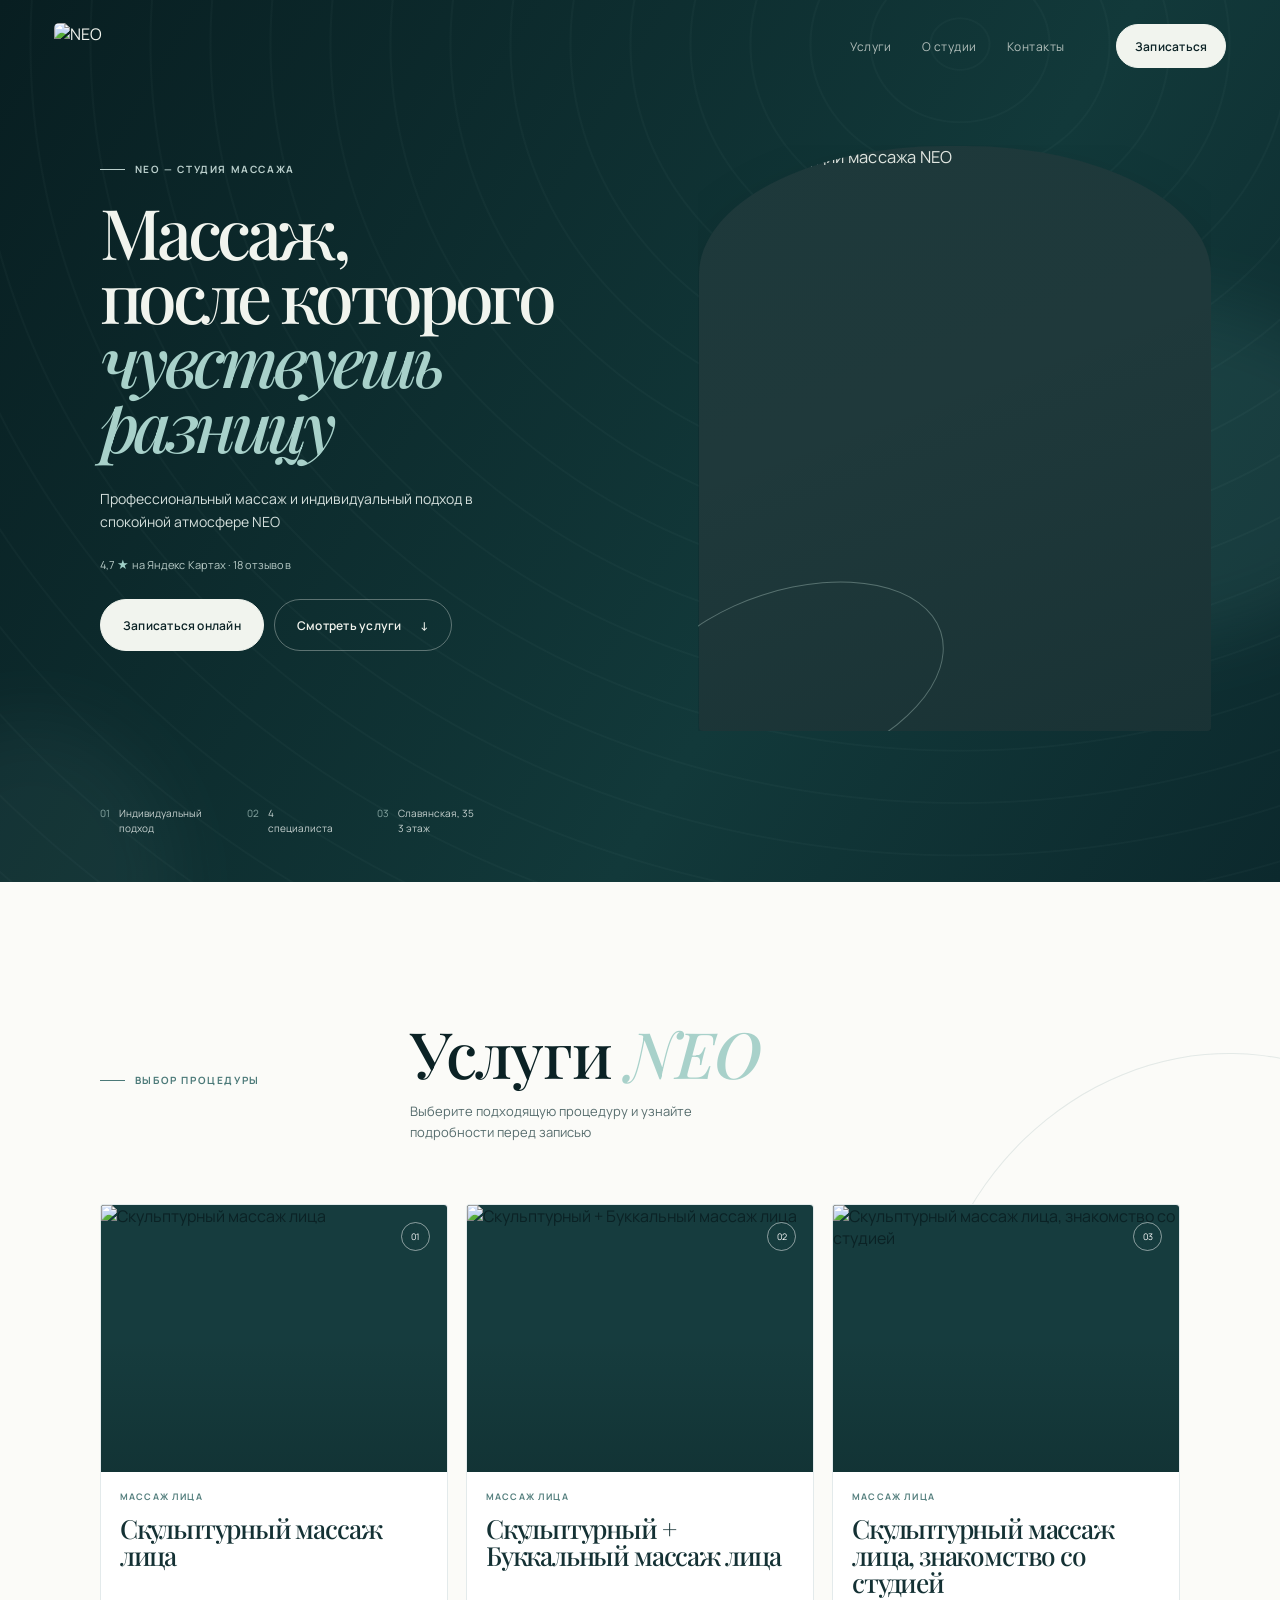
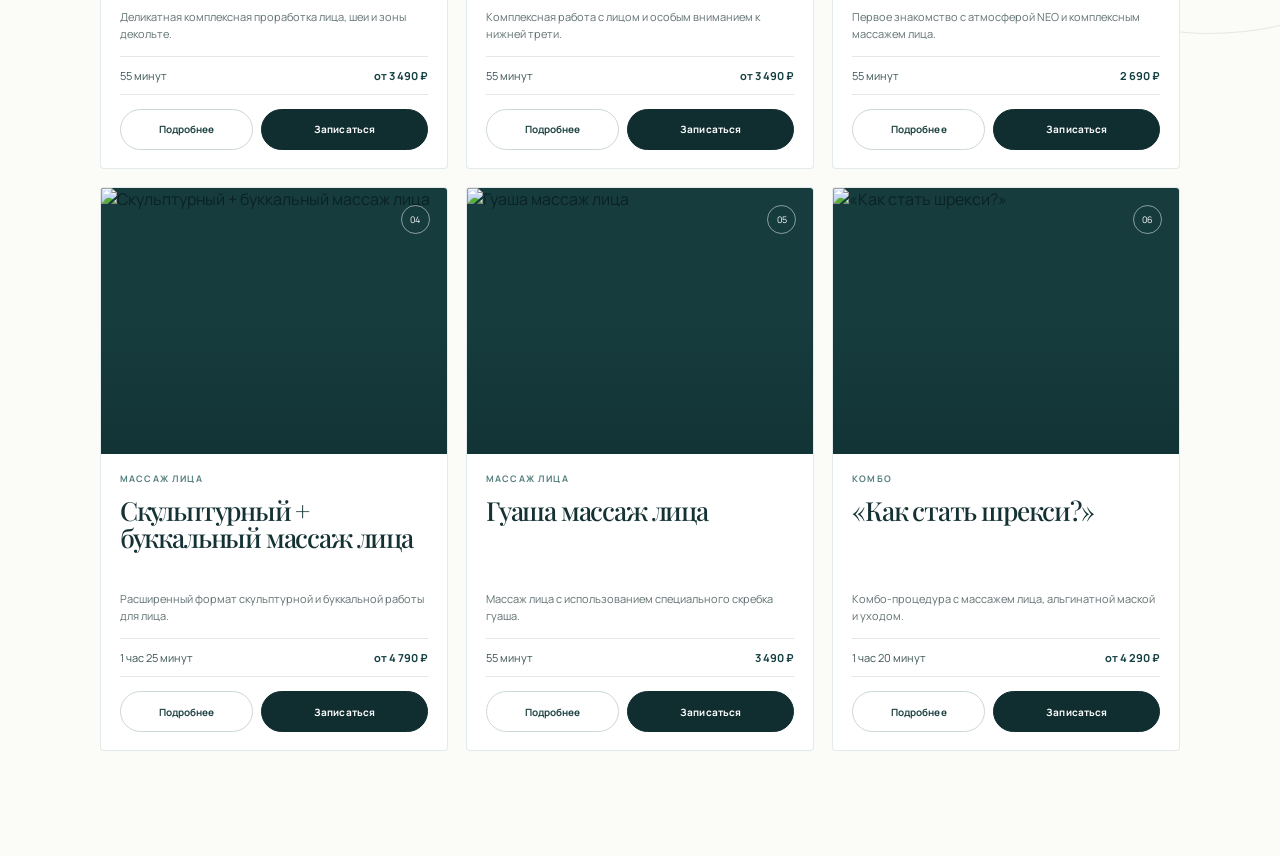
==== index.html @ 8a519215 "Add files via upload" ====
<!doctype html>
<html lang="ru">
  <head>
    <meta charset="UTF-8" />
    <meta name="viewport" content="width=device-width, initial-scale=1.0" />
    <meta name="theme-color" content="#102b2d" />
    <meta name="description" content="NEO — студия массажа. Концепт сайта." />
    <title>NEO — студия массажа</title>
    <link rel="preconnect" href="https://fonts.googleapis.com" />
    <link rel="preconnect" href="https://fonts.gstatic.com" crossorigin />
    <link href="https://fonts.googleapis.com/css2?family=Manrope:wght@400;500;600;700&family=Playfair+Display:ital,wght@0,500;0,600;1,500&display=swap" rel="stylesheet" />
    <link rel="stylesheet" href="styles.css" />
  </head>
  <body>
    <header class="site-header" id="top">
      <a class="brand" href="#top" aria-label="NEO — на главную">
        <img src="assets/neo-logo.png" width="92" height="46" alt="NEO" />
      </a>
      <nav class="main-nav" aria-label="Основная навигация">
        <a href="#services">Услуги</a>
        <a href="#top">О студии</a>
        <a href="#top">Контакты</a>
      </nav>
      <button class="button button--small button--solid" type="button">Записаться</button>
    </header>

    <main>
      <section class="hero" aria-labelledby="hero-title">
        <div class="hero__glow hero__glow--one"></div>
        <div class="hero__glow hero__glow--two"></div>
        <div class="hero__content">
          <p class="eyebrow hero__eyebrow"><span></span> NEO — студия массажа</p>
          <h1 id="hero-title">Массаж,<br />после которого<br /><em>чувствуешь разницу</em></h1>
          <p class="hero__lead">Профессиональный массаж и индивидуальный подход в спокойной атмосфере NEO</p>
          <p class="hero__rating">4,7 <span>★</span> на Яндекс Картах · 18 отзывов</p>
          <div class="hero__actions">
            <button class="button button--solid" type="button">Записаться онлайн</button>
            <a class="button button--ghost" href="#services">Смотреть услуги <span aria-hidden="true">↓</span></a>
          </div>
        </div>
        <div class="hero__visual reveal">
          <div class="hero__image-wrap">
            <img src="assets/neo-studio.jpg" width="1024" height="683" fetchpriority="high" alt="Интерьер студии массажа NEO" />
          </div>
          <p class="hero__visual-caption"><span>01</span> Пространство для паузы</p>
          <div class="water-line water-line--hero" aria-hidden="true"></div>
        </div>
        <dl class="hero__notes" aria-label="Преимущества студии">
          <div><dt>01</dt><dd>Индивидуальный<br />подход</dd></div>
          <div><dt>02</dt><dd>4<br />специалиста</dd></div>
          <div><dt>03</dt><dd>Славянская, 35<br />3 этаж</dd></div>
        </dl>
      </section>

      <section class="services" id="services" aria-labelledby="services-title">
        <div class="services__head reveal">
          <p class="eyebrow"><span></span> Выбор процедуры</p>
          <div>
            <h2 id="services-title">Услуги <em>NEO</em></h2>
            <p>Выберите подходящую процедуру и узнайте подробности перед записью</p>
          </div>
        </div>
        <div class="services__grid" id="servicesGrid" aria-live="polite"></div>
      </section>
    </main>

    <div class="modal" id="serviceModal" aria-hidden="true" role="dialog" aria-modal="true" aria-labelledby="modalTitle">
      <button class="modal__backdrop" aria-label="Закрыть окно"></button>
      <article class="detail-panel" tabindex="-1">
        <button class="detail-panel__close" type="button" aria-label="Закрыть окно"><span></span><span></span></button>
        <div class="detail-panel__scroll" id="modalContent"></div>
        <div class="detail-panel__cta" id="modalCta"></div>
      </article>
    </div>

    <script src="app.js"></script>
  </body>
</html>
---- styles.css ----
:root{--ink:#0b2225;--deep:#102d30;--water:#185458;--mist:#bed1ce;--pearl:#f1f4ee;--ivory:#fbfbf8;--muted:#9dacad;--line:rgba(207,226,221,.2);--serif:"Playfair Display",Georgia,serif;--sans:Manrope,Arial,sans-serif}*{box-sizing:border-box}html{scroll-behavior:smooth}body{margin:0;background:var(--ivory);color:var(--ink);font-family:var(--sans);overflow-x:hidden}a{text-decoration:none;color:inherit}button{font:inherit}.site-header{position:fixed;z-index:20;top:0;left:0;width:100%;height:92px;padding:18px clamp(22px,4.2vw,72px);display:flex;align-items:center;justify-content:space-between;color:var(--pearl);transition:.35s ease}.site-header.is-scrolled{height:72px;background:rgba(10,31,34,.76);backdrop-filter:blur(18px);border-bottom:1px solid var(--line)}.brand{width:74px;height:46px;display:flex;align-items:center;overflow:hidden;border-radius:5px}.brand img{width:100%;height:100%;object-fit:cover}.main-nav{display:flex;gap:30px;margin-left:auto;margin-right:clamp(22px,4vw,65px);font-size:12px;letter-spacing:.04em}.main-nav a{opacity:.72;transition:opacity .2s}.main-nav a:hover{opacity:1}.button{min-height:52px;display:inline-flex;align-items:center;justify-content:center;gap:18px;padding:0 22px;border:1px solid rgba(241,244,238,.35);border-radius:999px;font-size:12px;font-weight:600;letter-spacing:.02em;white-space:nowrap;transition:transform .25s,background .25s,border-color .25s}.button:hover{transform:translateY(-2px)}.button--solid{background:var(--pearl);border-color:var(--pearl);color:var(--ink)}.button--solid:hover{background:#fff}.button--ghost{color:var(--pearl)}.button--ghost:hover{background:rgba(241,244,238,.1)}.button--small{min-height:44px;padding:0 18px}.hero{position:relative;min-height:98svh;overflow:hidden;background:linear-gradient(121deg,#081e21 0%,#12393a 63%,#0c292d 100%);color:var(--pearl);padding:clamp(138px,18vh,205px) clamp(22px,7.8vw,135px) 56px;isolation:isolate}.hero:before{content:"";position:absolute;inset:0;background:repeating-radial-gradient(ellipse at 75% 5%,transparent 0 28px,rgba(198,235,226,.035) 29px 30px,transparent 31px 60px);opacity:.8;z-index:-1}.hero__glow{position:absolute;pointer-events:none;filter:blur(35px);border-radius:50%;opacity:.6;z-index:-1}.hero__glow--one{width:48vw;height:28vw;right:-10vw;top:33%;background:rgba(126,197,190,.16)}.hero__glow--two{width:23vw;height:26vw;left:-9vw;bottom:-13vw;background:rgba(146,204,205,.1)}.hero__content{position:relative;z-index:1;width:min(600px,48%);animation:fade-up .9s both}.eyebrow{display:flex;align-items:center;gap:10px;margin:0 0 24px;color:#b9cecb;font-size:10px;font-weight:700;letter-spacing:.16em;text-transform:uppercase}.eyebrow span{width:25px;height:1px;background:currentColor}.hero h1{margin:0;font-family:var(--serif);font-size:clamp(48px,5.45vw,96px);font-weight:500;letter-spacing:-.065em;line-height:.92}.hero h1 em,.services h2 em{font-weight:500;color:#a8d1ca}.hero__lead{max-width:380px;margin:30px 0 33px;color:#c4d1d0;font-size:14px;line-height:1.7}.hero__actions{display:flex;flex-wrap:wrap;gap:10px}.hero__visual{position:absolute;right:5.4vw;top:16.5%;width:clamp(340px,40vw,650px);height:min(65vh,670px);animation:reveal-image 1.1s .2s both}.hero__image-wrap{position:absolute;inset:0;overflow:hidden;border-radius:48% 48% 4px 4px / 22% 22% 4px 4px;background:#1f393b;box-shadow:0 35px 65px rgba(0,10,13,.2)}.hero__image-wrap:after{content:"";position:absolute;inset:0;background:linear-gradient(160deg,rgba(14,53,53,.1),transparent 43%,rgba(9,31,34,.25))}.hero__image-wrap img{width:100%;height:100%;object-fit:cover;object-position:54% center;transform:scale(1.03);animation:photo-breathe 12s ease-in-out infinite}.hero__visual-caption{position:absolute;right:-26px;bottom:54px;z-index:1;margin:0;display:flex;align-items:center;gap:8px;writing-mode:vertical-rl;font-size:9px;letter-spacing:.14em;text-transform:uppercase;color:#d4e1df}.hero__visual-caption span{font-size:10px;color:#84aaa4}.water-line{position:absolute;border:1px solid rgba(202,231,222,.33);border-radius:50%;transform:rotate(-18deg)}.water-line--hero{height:31%;width:62%;bottom:-7%;left:-13%}.hero__notes{position:absolute;display:flex;gap:clamp(18px,3.5vw,58px);left:clamp(22px,7.8vw,135px);bottom:46px;margin:0}.hero__notes div{display:flex;gap:9px;align-items:flex-start}.hero__notes dt{font-size:10px;color:#88a7a3}.hero__notes dd{margin:0;font-size:10px;line-height:1.5;color:#c6d1cf}.scroll-cue{position:absolute;bottom:50px;right:clamp(32px,4.8vw,78px);display:flex;align-items:center;gap:12px;color:#b4c9c5;font-size:9px;letter-spacing:.13em;text-transform:uppercase}.scroll-cue i{position:relative;display:block;width:40px;height:1px;background:#89a9a4}.scroll-cue i:after{content:"";position:absolute;right:0;top:-3px;width:7px;height:7px;border-right:1px solid #89a9a4;border-bottom:1px solid #89a9a4;transform:rotate(-45deg)}.services{position:relative;padding:clamp(94px,11vw,170px) clamp(22px,7.8vw,135px) 105px;background:var(--ivory);overflow:hidden}.services:before{content:"";position:absolute;width:46vw;aspect-ratio:1;right:-19vw;top:11%;border:1px solid rgba(29,86,87,.11);border-radius:48% 52% 56% 44% / 52% 43% 57% 48%;transform:rotate(25deg)}.services__head{position:relative;z-index:1;display:grid;grid-template-columns:minmax(150px,.7fr) 2fr;gap:40px;margin-bottom:61px}.services__head .eyebrow{padding-top:18px;color:#4b7978}.services h2{margin:0;color:var(--ink);font-family:var(--serif);font-size:clamp(48px,5vw,78px);font-weight:500;line-height:.95;letter-spacing:-.065em}.services__head div p{max-width:355px;margin:17px 0 0;color:#576d6e;font-size:13px;line-height:1.65}.services__grid{position:relative;z-index:1;display:grid;grid-template-columns:repeat(3,minmax(0,1fr));gap:18px}.service-card{display:flex;flex-direction:column;min-width:0;overflow:hidden;background:#fff;border:1px solid rgba(24,84,88,.12);border-radius:4px;transition:transform .35s ease,border-color .35s,box-shadow .35s}.service-card:hover{transform:translateY(-7px);border-color:rgba(30,112,112,.45);box-shadow:0 18px 45px rgba(25,54,55,.09)}.service-card__image{position:relative;display:block;aspect-ratio:1.15;overflow:hidden;background:#163c3e}.service-card__image:after{content:"";position:absolute;inset:0;background:linear-gradient(180deg,transparent 50%,rgba(5,22,22,.22))}.service-card__image img{width:100%;height:100%;object-fit:cover;transition:transform .8s cubic-bezier(.2,.7,.2,1)}.service-card:hover img{transform:scale(1.045)}.service-card:nth-child(1) img{object-position:center 50%}.service-card:nth-child(2) img{object-position:center 55%}.service-card:nth-child(3) img{object-position:center 54%}.service-card:nth-child(4) img{object-position:center 52%}.service-card:nth-child(5) img{object-position:center 46%}.service-card:nth-child(6) img{object-position:center 53%}.service-card__index{position:absolute;z-index:1;top:17px;right:17px;display:grid;place-items:center;width:29px;height:29px;border:1px solid rgba(255,255,255,.5);border-radius:50%;color:#fff;font-size:9px;backdrop-filter:blur(7px)}.service-card__body{display:flex;flex:1;flex-direction:column;padding:21px 21px 20px}.service-card__category{margin:0 0 12px;color:#56807f;font-size:9px;font-weight:700;letter-spacing:.13em;text-transform:uppercase}.service-card h3{margin:0;color:#143134;font-family:var(--serif);font-size:clamp(22px,2.05vw,31px);font-weight:500;line-height:1.03;letter-spacing:-.045em}.service-card__description{min-height:40px;margin:15px 0 19px;color:#617172;font-size:11px;line-height:1.55}.service-card__meta{display:flex;justify-content:space-between;gap:8px;padding:13px 0;border-top:1px solid #e3e8e3;border-bottom:1px solid #e3e8e3;font-size:11px;color:#3d5556}.service-card__meta strong{font-weight:700;color:#133f41}.service-card__actions{display:grid;grid-template-columns:1fr 1.25fr;gap:8px;margin-top:17px}.card-button{min-height:43px;border:1px solid #ccd8d4;background:transparent;border-radius:999px;color:#234647;cursor:pointer;font-size:10px;font-weight:700;letter-spacing:.01em;transition:.2s}.card-button:hover{border-color:#2f6d6e;background:#eff5f1}.card-button--book{background:var(--deep);border-color:var(--deep);color:#fff}.card-button--book:hover{background:#205052;border-color:#205052}.modal{position:fixed;z-index:50;inset:0;display:grid;justify-items:end;visibility:hidden;transition:visibility 0s .45s}.modal.is-open{visibility:visible;transition-delay:0}.modal__backdrop{position:absolute;inset:0;border:0;background:rgba(3,17,19,.64);backdrop-filter:blur(5px);opacity:0;cursor:pointer;transition:opacity .45s}.modal.is-open .modal__backdrop{opacity:1}.detail-panel{position:relative;display:flex;flex-direction:column;width:min(680px,100%);height:100%;background:#f7f8f4;box-shadow:-20px 0 70px rgba(0,0,0,.2);transform:translateX(105%);transition:transform .55s cubic-bezier(.2,.8,.2,1);overflow:hidden}.modal.is-open .detail-panel{transform:translateX(0)}.detail-panel__close{position:absolute;z-index:2;display:grid;place-items:center;right:22px;top:22px;width:44px;height:44px;border:1px solid rgba(255,255,255,.65);border-radius:50%;background:rgba(17,47,48,.24);color:#fff;backdrop-filter:blur(9px);cursor:pointer}.detail-panel__close span{position:absolute;width:15px;height:1px;background:#fff;transform:rotate(45deg)}.detail-panel__close span+span{transform:rotate(-45deg)}.detail-panel__scroll{flex:1;overflow-y:auto;overscroll-behavior:contain;padding-bottom:155px}.detail-hero{position:relative;height:320px;color:white;overflow:hidden;background:var(--deep)}.detail-hero:after{content:"";position:absolute;inset:0;background:linear-gradient(180deg,rgba(4,25,26,.15),rgba(4,25,26,.72))}.detail-hero img{width:100%;height:100%;object-fit:cover}.detail-hero__copy{position:absolute;z-index:1;left:36px;right:76px;bottom:31px}.detail-category{margin:0 0 9px;color:#cae0db;font-size:9px;font-weight:700;letter-spacing:.15em;text-transform:uppercase}.detail-hero h2{max-width:500px;margin:0;font-family:var(--serif);font-size:clamp(31px,3.2vw,48px);font-weight:500;line-height:.98;letter-spacing:-.05em}.detail-body{padding:37px 36px 16px}.detail-intro{margin:0 0 33px;color:#365052;font-family:var(--serif);font-size:21px;line-height:1.3}.detail-section{padding:23px 0;border-top:1px solid #d9e1dc}.detail-section h3{margin:0 0 14px;color:#2b5454;font-size:10px;font-weight:700;letter-spacing:.14em;text-transform:uppercase}.detail-section p{margin:0;color:#4d6364;font-size:13px;line-height:1.7}.detail-section ul{display:grid;gap:9px;margin:0;padding:0;list-style:none;color:#4d6364;font-size:13px;line-height:1.55}.detail-section li{position:relative;padding-left:19px}.detail-section li:before{content:"";position:absolute;left:0;top:.6em;width:6px;height:6px;border:1px solid #498080;border-radius:50%}.detail-facts{display:grid;grid-template-columns:1fr 1fr;gap:1px;margin-top:20px;background:#dce5df;border:1px solid #dce5df}.detail-facts div{padding:17px;background:#f7f8f4}.detail-facts span{display:block;margin-bottom:5px;color:#728383;font-size:9px;font-weight:700;letter-spacing:.12em;text-transform:uppercase}.detail-facts strong{color:#123639;font-family:var(--serif);font-size:22px;font-weight:500}.detail-panel__cta{position:absolute;z-index:3;bottom:0;left:0;width:100%;display:flex;align-items:center;gap:18px;padding:17px 36px;background:rgba(247,248,244,.94);border-top:1px solid #d9e1dc;backdrop-filter:blur(16px)}.detail-panel__cta p{flex:1;margin:0;color:#446061;font-size:10px;line-height:1.45}.detail-panel__cta strong{display:block;color:var(--ink);font-size:13px}.detail-panel__cta .button{min-height:50px;padding:0 19px}.reveal{opacity:0;transform:translateY(25px);transition:opacity .7s ease,transform .7s ease}.reveal.is-visible{opacity:1;transform:none}@keyframes fade-up{from{opacity:0;transform:translateY(22px)}to{opacity:1;transform:none}}@keyframes reveal-image{from{clip-path:inset(0 0 100% 0);transform:translateY(35px)}to{clip-path:inset(0 0 0 0);transform:none}}@keyframes photo-breathe{50%{transform:scale(1.08)}}
@media(max-width:900px){.hero{padding-left:6vw;padding-right:6vw}.hero__visual{right:3vw;width:44vw}.hero__notes{left:6vw}.services{padding-left:6vw;padding-right:6vw}.services__grid{grid-template-columns:repeat(2,minmax(0,1fr))}.service-card__image{aspect-ratio:1.35}.main-nav{gap:19px}.site-header{padding-left:6vw;padding-right:6vw}}
@media(max-width:650px){.site-header{height:70px;padding:12px 18px}.site-header.is-scrolled{height:62px}.brand{width:60px;height:38px}.main-nav{display:none}.button--small{min-height:38px;padding:0 13px;font-size:10px}.hero{min-height:100svh;padding:111px 22px 30px;display:flex;flex-direction:column}.hero__content{width:100%}.hero h1{font-size:clamp(46px,13.5vw,60px);line-height:.94}.hero__lead{max-width:330px;margin:22px 0 22px;font-size:12px;line-height:1.6}.hero__actions{gap:8px}.hero__actions .button{min-height:47px;padding:0 15px;font-size:10px;gap:11px}.hero__visual{position:relative;right:auto;top:auto;width:calc(100% - 8px);height:min(40svh,330px);margin:30px 0 0 8px;order:2}.hero__image-wrap{border-radius:46% 46% 3px 3px / 20% 20% 3px 3px}.hero__image-wrap img{object-position:54% center}.hero__visual-caption{right:-14px;bottom:23px;font-size:8px}.hero__notes{position:relative;left:auto;bottom:auto;order:3;margin-top:24px;justify-content:space-between;gap:0}.hero__notes div{gap:6px}.hero__notes dt,.hero__notes dd{font-size:8px}.scroll-cue{display:none}.services{padding:77px 18px 70px}.services__head{display:block;margin-bottom:37px}.services__head .eyebrow{padding:0;margin-bottom:20px}.services h2{font-size:52px}.services__head div p{margin-top:12px;font-size:12px}.services__grid{grid-template-columns:1fr;gap:14px}.service-card__image{aspect-ratio:1.35}.service-card__body{padding:19px}.service-card h3{font-size:29px}.service-card__description{min-height:0;margin:12px 0 17px}.detail-panel{width:100%;height:100%;transform:translateY(105%);border-radius:0}.modal.is-open .detail-panel{transform:translateY(0)}.detail-hero{height:276px}.detail-hero__copy{left:21px;right:64px;bottom:23px}.detail-hero h2{font-size:35px}.detail-body{padding:28px 21px 15px}.detail-intro{font-size:19px;margin-bottom:27px}.detail-panel__close{right:15px;top:15px;width:40px;height:40px}.detail-panel__cta{gap:10px;padding:12px 16px}.detail-panel__cta .button{flex:1;min-height:49px;padding:0 13px;font-size:10px}.detail-panel__cta p{font-size:9px}.detail-panel__cta strong{font-size:11px}.detail-panel__scroll{padding-bottom:133px}.detail-facts strong{font-size:19px}}
@media(prefers-reduced-motion:reduce){html{scroll-behavior:auto}*,*:before,*:after{animation-duration:.01ms!important;animation-iteration-count:1!important;transition-duration:.01ms!important}}

a:focus-visible,button:focus-visible{outline:2px solid #9ddad2;outline-offset:4px}

/* Стабильная линия действий независимо от длины текста в карточке. */
.service-card__actions{margin-top:auto;padding-top:17px}

/* Более мягкое появление detail-panel. */
.modal{transition:visibility 0s .65s}
.modal__backdrop{transition:opacity .6s ease}
.detail-panel{opacity:0;will-change:transform,opacity;transition:transform .72s cubic-bezier(.16,1,.3,1),opacity .34s ease}
.modal.is-open .detail-panel{opacity:1}
@media(max-width:650px){.detail-panel{transform:translateY(105%)}.modal.is-open .detail-panel{transform:translateY(0)}}

/* Уточнения композиции первого экрана и карточек услуг. */
.hero__lead{color:#d4dfdc}
.hero__rating{margin:-12px 0 26px;color:#b8cbc7;font-size:11px;letter-spacing:.01em}.hero__rating span{color:#9fcfc7;font-size:13px}
.service-card__image{aspect-ratio:1.3}
.service-card__body{padding:18px 19px}
.service-card h3{min-height:3.09em}
.service-card__description{min-height:3.1em;margin:12px 0 14px}
.service-card__meta{padding:11px 0}
.service-card__actions{padding-top:14px}
.card-button{min-height:41px}
@media(max-width:650px){.service-card__image{aspect-ratio:1.35}.service-card h3{min-height:auto}.service-card__description{min-height:0}}

.services h2{letter-spacing:-.015em}

/* Быстрое, но мягкое открытие панели услуги. */
.modal__backdrop{transition:opacity .3s ease}
.detail-panel{opacity:1;transition:transform .36s cubic-bezier(.18,.76,.25,1)}

/* Простая анимация detail-panel: сразу выезжает после клика. */
.modal{visibility:hidden;pointer-events:none;transition:none}
.modal.is-open{visibility:visible;pointer-events:auto}
.modal__backdrop{transition:opacity .2s ease}
.detail-panel{opacity:1;transform:translateX(100%);transition:transform .42s ease-out}
.modal.is-open .detail-panel{transform:translateX(0)}
@media(max-width:650px){.detail-panel{transform:translateY(100%)}.modal.is-open .detail-panel{transform:translateY(0)}}
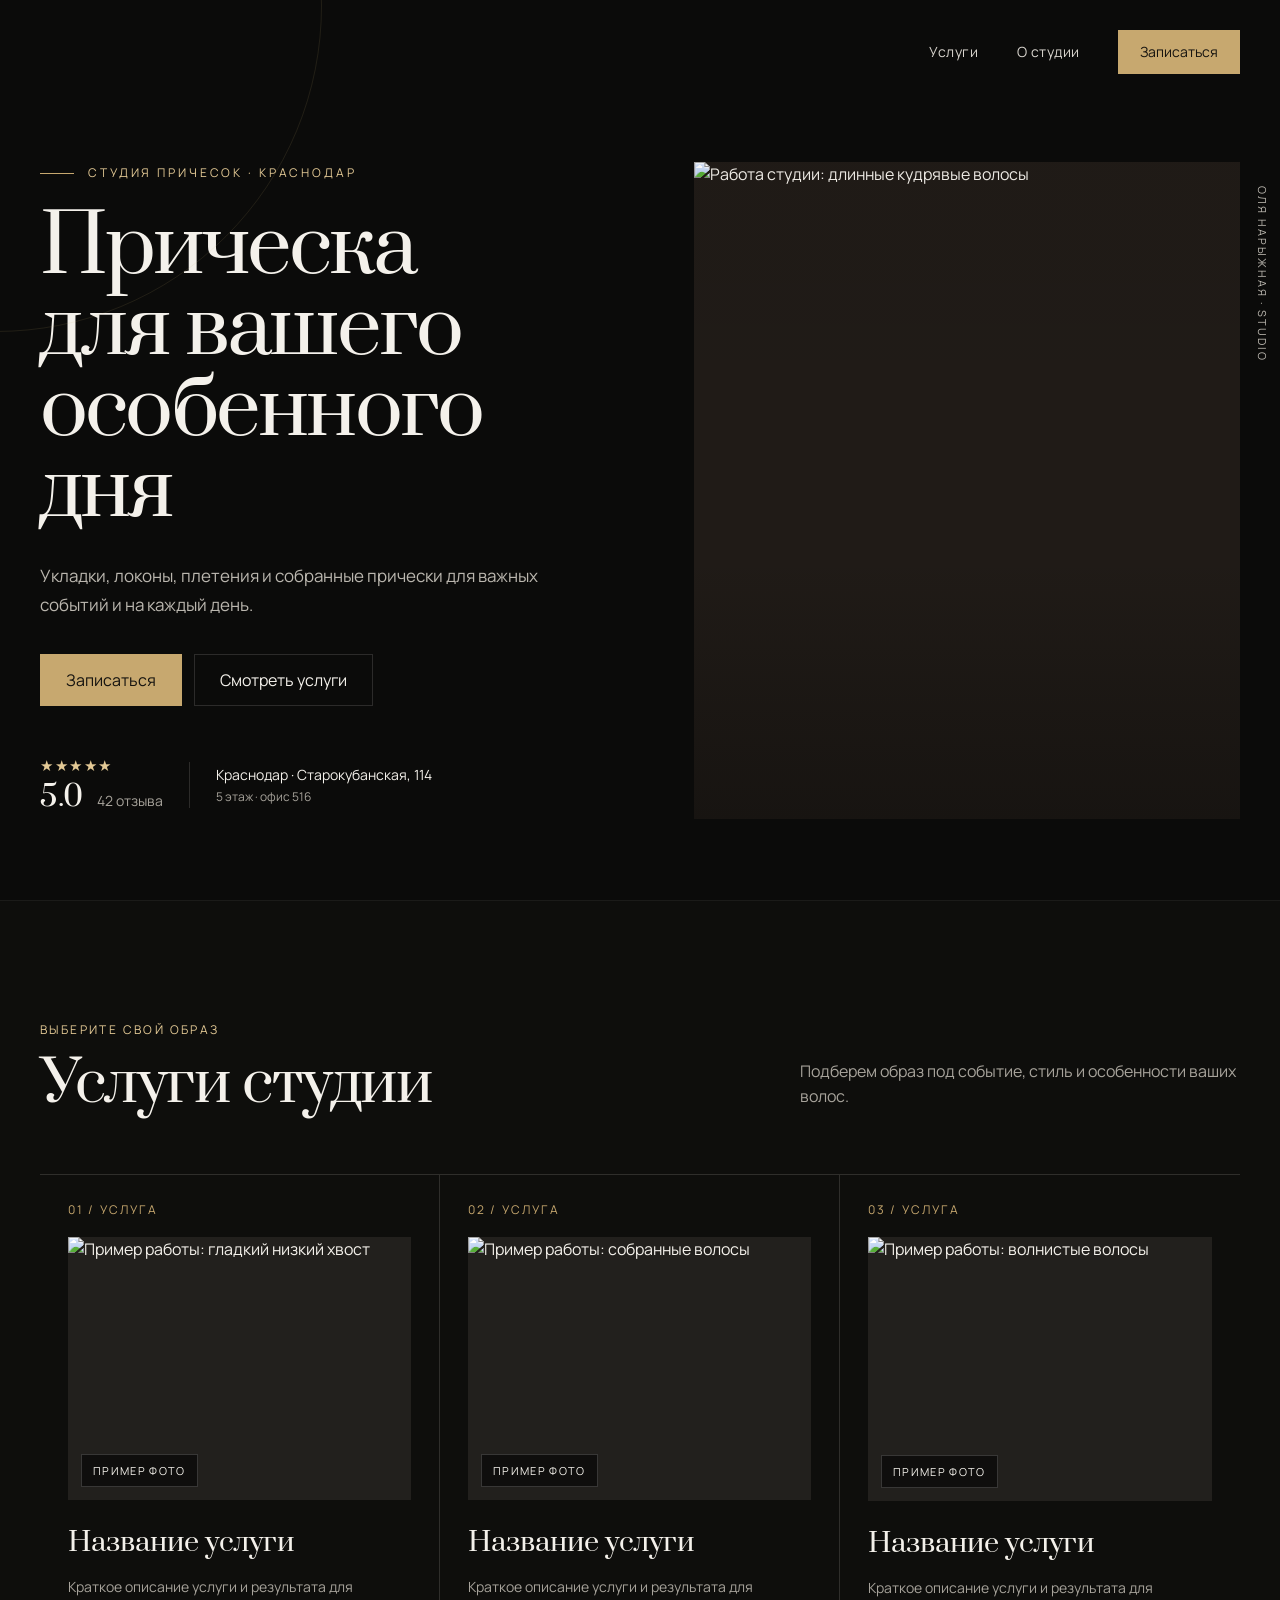
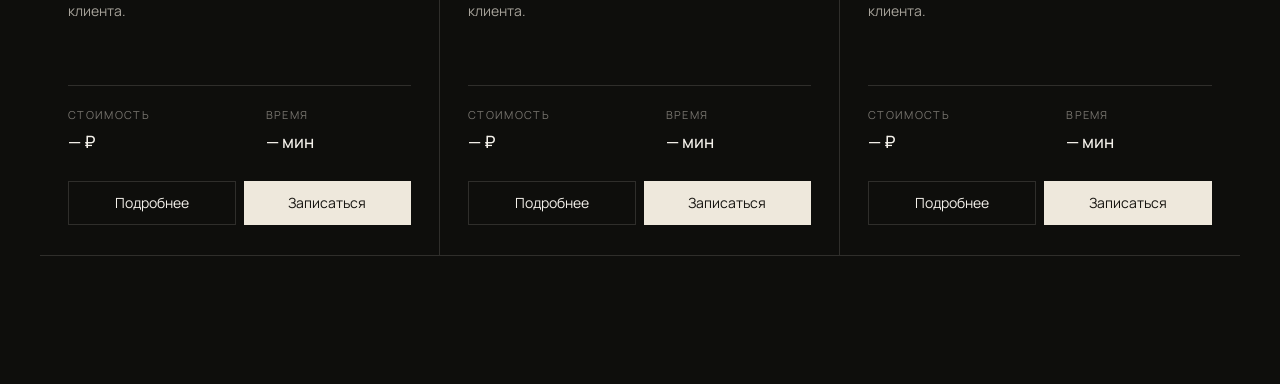
==== commit 79082c13: "Add files via upload" ====
--- a/index.html
+++ b/index.html
@@ -1,78 +1,52 @@
 <!doctype html>
 <html lang="ru">
-  <head>
-    <meta charset="UTF-8" />
-    <meta name="viewport" content="width=device-width, initial-scale=1.0" />
-    <meta name="theme-color" content="#102b2d" />
-    <meta name="description" content="NEO — студия массажа. Концепт сайта." />
-    <title>NEO — студия массажа</title>
-    <link rel="preconnect" href="https://fonts.googleapis.com" />
-    <link rel="preconnect" href="https://fonts.gstatic.com" crossorigin />
-    <link href="https://fonts.googleapis.com/css2?family=Manrope:wght@400;500;600;700&family=Playfair+Display:ital,wght@0,500;0,600;1,500&display=swap" rel="stylesheet" />
-    <link rel="stylesheet" href="styles.css" />
-  </head>
-  <body>
-    <header class="site-header" id="top">
-      <a class="brand" href="#top" aria-label="NEO — на главную">
-        <img src="assets/neo-logo.png" width="92" height="46" alt="NEO" />
-      </a>
-      <nav class="main-nav" aria-label="Основная навигация">
-        <a href="#services">Услуги</a>
-        <a href="#top">О студии</a>
-        <a href="#top">Контакты</a>
-      </nav>
-      <button class="button button--small button--solid" type="button">Записаться</button>
-    </header>
-
-    <main>
-      <section class="hero" aria-labelledby="hero-title">
-        <div class="hero__glow hero__glow--one"></div>
-        <div class="hero__glow hero__glow--two"></div>
-        <div class="hero__content">
-          <p class="eyebrow hero__eyebrow"><span></span> NEO — студия массажа</p>
-          <h1 id="hero-title">Массаж,<br />после которого<br /><em>чувствуешь разницу</em></h1>
-          <p class="hero__lead">Профессиональный массаж и индивидуальный подход в спокойной атмосфере NEO</p>
-          <p class="hero__rating">4,7 <span>★</span> на Яндекс Картах · 18 отзывов</p>
-          <div class="hero__actions">
-            <button class="button button--solid" type="button">Записаться онлайн</button>
-            <a class="button button--ghost" href="#services">Смотреть услуги <span aria-hidden="true">↓</span></a>
-          </div>
-        </div>
-        <div class="hero__visual reveal">
-          <div class="hero__image-wrap">
-            <img src="assets/neo-studio.jpg" width="1024" height="683" fetchpriority="high" alt="Интерьер студии массажа NEO" />
-          </div>
-          <p class="hero__visual-caption"><span>01</span> Пространство для паузы</p>
-          <div class="water-line water-line--hero" aria-hidden="true"></div>
-        </div>
-        <dl class="hero__notes" aria-label="Преимущества студии">
-          <div><dt>01</dt><dd>Индивидуальный<br />подход</dd></div>
-          <div><dt>02</dt><dd>4<br />специалиста</dd></div>
-          <div><dt>03</dt><dd>Славянская, 35<br />3 этаж</dd></div>
-        </dl>
-      </section>
-
-      <section class="services" id="services" aria-labelledby="services-title">
-        <div class="services__head reveal">
-          <p class="eyebrow"><span></span> Выбор процедуры</p>
-          <div>
-            <h2 id="services-title">Услуги <em>NEO</em></h2>
-            <p>Выберите подходящую процедуру и узнайте подробности перед записью</p>
-          </div>
-        </div>
-        <div class="services__grid" id="servicesGrid" aria-live="polite"></div>
-      </section>
-    </main>
-
-    <div class="modal" id="serviceModal" aria-hidden="true" role="dialog" aria-modal="true" aria-labelledby="modalTitle">
-      <button class="modal__backdrop" aria-label="Закрыть окно"></button>
-      <article class="detail-panel" tabindex="-1">
-        <button class="detail-panel__close" type="button" aria-label="Закрыть окно"><span></span><span></span></button>
-        <div class="detail-panel__scroll" id="modalContent"></div>
-        <div class="detail-panel__cta" id="modalCta"></div>
-      </article>
-    </div>
-
-    <script src="app.js"></script>
-  </body>
+<head>
+  <meta charset="utf-8">
+  <meta name="viewport" content="width=device-width, initial-scale=1">
+  <meta name="theme-color" content="#0b0b0a">
+  <meta name="description" content="Студия причесок Оли Нарыжной в Краснодаре — укладки, локоны, плетения и собранные прически.">
+  <title>Студия Оли Нарыжной — прически в Краснодаре</title>
+  <link rel="preconnect" href="https://fonts.googleapis.com">
+  <link rel="preconnect" href="https://fonts.gstatic.com" crossorigin>
+  <link href="https://fonts.googleapis.com/css2?family=Manrope:wght@400;500;600&family=Prata&display=swap" rel="stylesheet">
+  <link rel="icon" type="image/svg+xml" href="data:image/svg+xml,%3Csvg xmlns='http://www.w3.org/2000/svg' viewBox='0 0 32 32'%3E%3Crect width='32' height='32' rx='16' fill='%230b0b0a'/%3E%3Cpath d='M8 20c7-1 7-12 13-10 5 2-1 11-7 11-4 0-6-3-4-6' fill='none' stroke='%23c7a86f' stroke-width='1.4' stroke-linecap='round'/%3E%3C/svg%3E">
+  <style>
+    :root{--bg:#0b0b0a;--panel:#11110f;--panel2:#171613;--text:#f4f1eb;--muted:#a7a39b;--line:rgba(244,241,235,.14);--gold:#c7a86f;--gold2:#e3c995;--serif:"Prata",Georgia,serif;--sans:"Manrope",Arial,sans-serif}
+    *{box-sizing:border-box}html{scroll-behavior:smooth}body{margin:0;background:var(--bg);color:var(--text);font-family:var(--sans);font-size:16px;line-height:1.55;overflow-x:hidden}body.panel-open{overflow:hidden}a{color:inherit;text-decoration:none}button{font:inherit;color:inherit}.shell{width:min(1360px,calc(100% - 80px));margin:auto}
+    .header{position:absolute;inset:0 0 auto;z-index:10;height:104px;display:flex;align-items:center}.nav{display:flex;align-items:center;justify-content:space-between}.logo{width:210px;height:63px;overflow:hidden;display:block;background:var(--bg);isolation:isolate}.logo img{width:210px;height:420px;object-fit:cover;object-position:center 50%;transform:translateY(-178px);filter:sepia(.18) brightness(1.08) contrast(1.15);mix-blend-mode:lighten}.nav-right{display:flex;align-items:center;gap:38px}.nav-link{font-size:14px;letter-spacing:.04em;color:#d9d5ce;transition:color .25s}.nav-link:hover{color:var(--gold2)}
+    .btn{min-height:52px;border:1px solid transparent;padding:0 25px;display:inline-flex;align-items:center;justify-content:center;gap:10px;background:transparent;cursor:pointer;transition:background .28s,border-color .28s,color .28s,transform .28s}.btn:hover{transform:translateY(-2px)}.btn-primary{background:var(--gold);color:#15130f}.btn-primary:hover{background:var(--gold2)}.btn-secondary{border-color:var(--line);color:var(--text)}.btn-secondary:hover{border-color:rgba(244,241,235,.42);background:rgba(255,255,255,.035)}.btn-small{min-height:44px;padding:0 20px;font-size:14px}.menu-cta{min-height:44px;padding-inline:21px}
+    .hero{min-height:100svh;padding:128px 0 48px;display:flex;align-items:center;position:relative}.hero:before{content:"";position:absolute;width:650px;height:650px;border:1px solid rgba(199,168,111,.12);border-radius:50%;left:-330px;top:-320px;pointer-events:none}.hero-grid{display:grid;grid-template-columns:minmax(0,.93fr) minmax(480px,1.07fr);gap:clamp(48px,7vw,112px);align-items:center}.eyebrow{font-size:12px;letter-spacing:.24em;color:var(--gold2);text-transform:uppercase;margin:0 0 26px;display:flex;align-items:center;gap:14px}.eyebrow:before{content:"";width:34px;height:1px;background:var(--gold)}h1{font:400 clamp(54px,6.2vw,96px)/1.02 var(--serif);letter-spacing:-.035em;margin:0;max-width:760px}.hero-copy{font-size:17px;line-height:1.7;color:#bbb7af;max-width:590px;margin:30px 0 34px}.actions{display:flex;gap:12px;flex-wrap:wrap}.trust{display:grid;grid-template-columns:auto 1px minmax(0,1fr);gap:26px;align-items:center;margin-top:48px;width:max-content;max-width:100%}.trust-line{width:1px;height:46px;background:var(--line)}.rating{display:grid;grid-template-columns:auto auto;column-gap:12px;align-items:baseline}.stars{grid-column:1/-1;color:var(--gold2);letter-spacing:.1em;font-size:13px}.score{font:400 25px var(--serif)}.reviews,.address small{color:var(--muted);font-size:12px}.address{font-size:14px;line-height:1.45}.address small{display:block;margin-top:3px}
+    .visual{position:relative;height:min(73vh,780px);min-height:570px;animation:reveal 1.1s cubic-bezier(.2,.8,.2,1) both}.photo-frame{position:absolute;inset:0 0 0 8%;overflow:hidden;background:#201b17}.photo-frame:after{content:"";position:absolute;inset:0;background:linear-gradient(180deg,rgba(7,7,6,.03),transparent 60%,rgba(7,7,6,.35))}.photo-frame img{width:100%;height:100%;object-fit:cover;object-position:50% 32%;transition:transform 1.2s cubic-bezier(.2,.8,.2,1);display:block}.photo-frame:hover img{transform:scale(1.035)}.photo-index{position:absolute;top:24px;right:-31px;z-index:2;font-size:11px;letter-spacing:.18em;color:#bbb7af;writing-mode:vertical-rl}
+    .services{padding:120px 0 128px;background:#0e0e0c;border-top:1px solid rgba(255,255,255,.055)}.section-head{display:flex;justify-content:space-between;align-items:end;gap:50px;margin-bottom:58px}.section-kicker{color:var(--gold2);font-size:12px;letter-spacing:.2em;text-transform:uppercase;margin-bottom:13px}.section-title{font:400 clamp(42px,4.5vw,68px)/1.1 var(--serif);letter-spacing:-.025em;margin:0}.section-copy{color:var(--muted);font-size:16px;max-width:440px;margin:0 0 7px}.cards{display:grid;grid-template-columns:repeat(3,1fr);border-top:1px solid var(--line);border-bottom:1px solid var(--line)}.card{position:relative;padding:26px 28px 30px;min-height:680px;display:flex;flex-direction:column;border-right:1px solid var(--line);transition:background .35s,transform .35s}.card:last-child{border-right:0}.card:hover{background:#151410;transform:translateY(-6px)}.card-no{color:var(--gold);font-size:12px;letter-spacing:.18em;margin-bottom:17px}.card-photo{position:relative;aspect-ratio:1.3;margin:0 0 27px;overflow:hidden;background:#22201d}.card-photo img{width:100%;height:100%;display:block;object-fit:cover;object-position:50% 36%;transition:transform .6s ease}.card:hover .card-photo img{transform:scale(1.035)}.card-photo figcaption{position:absolute;bottom:13px;left:13px;padding:7px 11px;background:rgba(11,11,10,.82);border:1px solid rgba(244,241,235,.18);backdrop-filter:blur(8px);color:#f4f1eb;font-size:11px;letter-spacing:.12em;text-transform:uppercase}.card:nth-child(3) .card-photo img{object-position:50% 30%}.card h3{font:400 27px/1.2 var(--serif);margin:0 0 15px}.card-desc{color:var(--muted);font-size:14px;line-height:1.7;margin:0 0 28px}.facts{margin-top:auto;border-top:1px solid var(--line);padding-top:20px;display:grid;grid-template-columns:1.25fr 1fr;gap:16px}.fact span{display:block;color:#77746e;font-size:11px;text-transform:uppercase;letter-spacing:.12em;margin-bottom:6px}.fact strong{font-weight:500;font-size:17px}.card-actions{display:flex;gap:8px;margin-top:26px}.card-actions .btn{flex:1;padding-inline:12px}.card .btn-primary{background:#eee8dc}.card .btn-primary:hover{background:var(--gold2)}
+    .sheet-wrap{position:fixed;inset:0;z-index:50;visibility:hidden;transition:visibility .4s}.sheet-wrap.open{visibility:visible}.scrim{position:absolute;inset:0;background:rgba(0,0,0,.66);backdrop-filter:blur(4px);opacity:0;transition:opacity .4s}.open .scrim{opacity:1}.sheet{position:absolute;right:0;top:0;bottom:0;width:min(570px,100%);background:#141310;border-left:1px solid var(--line);padding:40px clamp(28px,5vw,64px);transform:translateX(100%);transition:transform .48s cubic-bezier(.22,.8,.2,1);overflow:auto}.open .sheet{transform:none}.sheet-top{display:flex;justify-content:space-between;align-items:center;margin-bottom:64px}.sheet-mark{color:var(--gold2);font-size:11px;letter-spacing:.18em;text-transform:uppercase}.close{width:44px;height:44px;border:1px solid var(--line);border-radius:50%;background:transparent;cursor:pointer;position:relative}.close:before,.close:after{content:"";position:absolute;left:13px;top:21px;width:17px;height:1px;background:currentColor;transform:rotate(45deg)}.close:after{transform:rotate(-45deg)}.close:hover{border-color:var(--gold);color:var(--gold2)}.sheet h2{font:400 clamp(38px,5vw,56px)/1.1 var(--serif);margin:0 0 44px}.detail{padding:22px 0;border-top:1px solid var(--line)}.detail h4{font-size:11px;color:var(--gold2);text-transform:uppercase;letter-spacing:.17em;margin:0 0 9px}.detail p{color:#c0bcb4;margin:0;font-size:14px;line-height:1.7}.sheet-meta{display:grid;grid-template-columns:1fr 1fr;border-top:1px solid var(--line);border-bottom:1px solid var(--line);margin:12px 0 32px}.sheet-meta .detail{border:0}.sheet-meta .detail+ .detail{border-left:1px solid var(--line);padding-left:25px}.sheet .btn-primary{width:100%}
+    .toast{position:fixed;left:50%;bottom:28px;z-index:80;transform:translate(-50%,25px);padding:14px 20px;background:#eee8dc;color:#171510;font-size:14px;opacity:0;pointer-events:none;transition:.35s}.toast.show{opacity:1;transform:translate(-50%,0)}
+    .reveal{opacity:0;transform:translateY(24px);transition:opacity .8s ease,transform .8s ease}.reveal.visible{opacity:1;transform:none}@keyframes reveal{from{opacity:0;transform:translateY(28px) scale(.985)}to{opacity:1;transform:none}}@media(prefers-reduced-motion:reduce){html{scroll-behavior:auto}*,*:before,*:after{animation-duration:.01ms!important;animation-iteration-count:1!important;transition-duration:.01ms!important}.reveal{opacity:1;transform:none}}
+    @media(max-width:980px){.shell{width:min(100% - 40px,760px)}.header{height:84px}.nav-link{display:none}.nav-right{gap:10px}.logo{width:170px;height:54px}.logo img{width:170px;height:340px;transform:translateY(-143px)}.hero{min-height:auto;padding:104px 0 72px}.hero-grid{grid-template-columns:1fr;gap:38px}.hero-copy{margin:22px 0 26px}.trust{margin-top:30px}.visual{height:68svh;min-height:510px}.photo-frame{inset:0 0 0 6%}.section-head{display:block}.section-copy{margin-top:20px}.cards{grid-template-columns:1fr}.card{border-right:0;border-bottom:1px solid var(--line);min-height:0}.card-photo{aspect-ratio:1.6}.card:last-child{border-bottom:0}}
+    @media(max-width:560px){.shell{width:calc(100% - 32px)}.header{height:76px}.logo{width:142px;height:48px}.logo img{width:142px;height:284px;transform:translateY(-119px)}.menu-cta{min-height:40px;padding:0 14px;font-size:12px}.hero{padding:91px 0 58px}.hero-grid{gap:29px}.eyebrow{font-size:10px;letter-spacing:.16em;margin-bottom:17px}h1{font-size:clamp(43px,12.8vw,58px);line-height:1.04}.hero-copy{font-size:15px;line-height:1.62;margin:18px 0 23px}.actions{display:grid;grid-template-columns:1fr 1fr}.btn{min-height:49px;padding:0 13px;font-size:13px}.trust{width:100%;grid-template-columns:auto 1px 1fr;gap:15px;margin-top:25px}.trust-line{height:42px}.score{font-size:22px}.address{font-size:12px}.address small{font-size:10px}.visual{height:52svh;min-height:390px}.photo-frame{inset:0}.photo-frame img{object-position:50% 27%}.photo-index{display:none}.services{padding:76px 0 82px}.section-head{margin-bottom:38px}.section-title{font-size:42px}.section-copy{font-size:14px;line-height:1.65}.card{padding:25px 18px 27px;min-height:0}.card-photo{aspect-ratio:1.18;margin-bottom:22px}.card-no{margin-bottom:14px}.card h3{font-size:25px}.card-actions .btn{font-size:12px}.sheet{padding:24px 20px 28px}.sheet-top{margin-bottom:36px}.sheet h2{margin-bottom:28px;font-size:38px}.sheet-meta{margin-bottom:24px}}
+    .rating{column-gap:14px}.stars{font-size:15px}.score{font-size:29px}.reviews{font-size:14px}
+    @media(max-width:560px){.trust{gap:12px}.score{font-size:25px}.reviews{font-size:13.5px}}
+  </style>
+</head>
+<body>
+  <header class="header"><div class="shell nav"><a class="logo" href="#top" aria-label="Студия Оли Нарыжной — наверх"><img src="assets/logo.png" alt="Оля Нарыжная Studio"></a><nav class="nav-right" aria-label="Главная навигация"><a class="nav-link" href="#services">Услуги</a><a class="nav-link" href="#top">О студии</a><button class="btn btn-primary btn-small menu-cta js-book">Записаться</button></nav></div></header>
+  <main>
+    <section class="hero" id="top"><div class="shell hero-grid"><div class="hero-content reveal"><p class="eyebrow">Студия причесок · Краснодар</p><h1>Прическа для вашего особенного дня</h1><p class="hero-copy">Укладки, локоны, плетения и собранные прически для важных событий и на каждый день.</p><div class="actions"><button class="btn btn-primary js-book">Записаться</button><a class="btn btn-secondary" href="#services">Смотреть услуги</a></div><div class="trust" aria-label="Рейтинг и адрес студии"><div class="rating"><span class="stars" aria-label="5 звезд">★★★★★</span><span class="score">5.0</span><span class="reviews">42 отзыва</span></div><span class="trust-line" aria-hidden="true"></span><div class="address">Краснодар · Старокубанская, 114<small>5 этаж · офис 516</small></div></div></div><div class="visual"><div class="photo-frame"><img src="assets/hero.png" alt="Работа студии: длинные кудрявые волосы" fetchpriority="high"></div><span class="photo-index">ОЛЯ НАРЫЖНАЯ · STUDIO</span></div></div></section>
+    <section class="services" id="services"><div class="shell"><div class="section-head reveal"><div><div class="section-kicker">Выберите свой образ</div><h2 class="section-title">Услуги студии</h2></div><p class="section-copy">Подберем образ под событие, стиль и особенности ваших волос.</p></div><div class="cards reveal">
+      <article class="card"><span class="card-no">01 / УСЛУГА</span><figure class="card-photo"><img src="assets/service-01.png" alt="Пример работы: гладкий низкий хвост" loading="lazy"><figcaption>Пример фото</figcaption></figure><h3>Название услуги</h3><p class="card-desc">Краткое описание услуги и результата для клиента.</p><div class="facts"><div class="fact"><span>Стоимость</span><strong>— ₽</strong></div><div class="fact"><span>Время</span><strong>— мин</strong></div></div><div class="card-actions"><button class="btn btn-secondary btn-small js-detail">Подробнее</button><button class="btn btn-primary btn-small js-book">Записаться</button></div></article>
+      <article class="card"><span class="card-no">02 / УСЛУГА</span><figure class="card-photo"><img src="assets/service-02.png" alt="Пример работы: собранные волосы" loading="lazy"><figcaption>Пример фото</figcaption></figure><h3>Название услуги</h3><p class="card-desc">Краткое описание услуги и результата для клиента.</p><div class="facts"><div class="fact"><span>Стоимость</span><strong>— ₽</strong></div><div class="fact"><span>Время</span><strong>— мин</strong></div></div><div class="card-actions"><button class="btn btn-secondary btn-small js-detail">Подробнее</button><button class="btn btn-primary btn-small js-book">Записаться</button></div></article>
+      <article class="card"><span class="card-no">03 / УСЛУГА</span><figure class="card-photo"><img src="assets/service-03.png" alt="Пример работы: волнистые волосы" loading="lazy"><figcaption>Пример фото</figcaption></figure><h3>Название услуги</h3><p class="card-desc">Краткое описание услуги и результата для клиента.</p><div class="facts"><div class="fact"><span>Стоимость</span><strong>— ₽</strong></div><div class="fact"><span>Время</span><strong>— мин</strong></div></div><div class="card-actions"><button class="btn btn-secondary btn-small js-detail">Подробнее</button><button class="btn btn-primary btn-small js-book">Записаться</button></div></article>
+    </div></div></section>
+  </main>
+  <div class="sheet-wrap" id="detailSheet" aria-hidden="true"><div class="scrim" data-close></div><aside class="sheet" role="dialog" aria-modal="true" aria-labelledby="sheetTitle"><div class="sheet-top"><span class="sheet-mark">Подробности услуги</span><button class="close" aria-label="Закрыть" data-close></button></div><h2 id="sheetTitle">Название услуги</h2><div class="detail"><h4>Описание</h4><p>Тут будет подробное описание услуги и результата.</p></div><div class="detail"><h4>Для кого</h4><p>Тут будет информация о том, кому подойдет услуга.</p></div><div class="detail"><h4>Как проходит</h4><p>Тут будет описание процесса оказания услуги.</p></div><div class="sheet-meta"><div class="detail"><h4>Время</h4><p>— минут</p></div><div class="detail"><h4>Стоимость</h4><p>— ₽</p></div></div><button class="btn btn-primary js-book">Записаться</button></aside></div>
+  <div class="toast" role="status" aria-live="polite">Онлайн-запись будет подключена на следующем этапе</div>
+  <script>
+    const sheet=document.querySelector('#detailSheet'),openers=document.querySelectorAll('.js-detail'),closeEls=document.querySelectorAll('[data-close]'),toast=document.querySelector('.toast');let previousFocus;
+    function openSheet(e){previousFocus=e.currentTarget;sheet.classList.add('open');sheet.setAttribute('aria-hidden','false');document.body.classList.add('panel-open');setTimeout(()=>sheet.querySelector('.close').focus(),80)}
+    function closeSheet(){sheet.classList.remove('open');sheet.setAttribute('aria-hidden','true');document.body.classList.remove('panel-open');previousFocus?.focus()}
+    openers.forEach(el=>el.addEventListener('click',openSheet));closeEls.forEach(el=>el.addEventListener('click',closeSheet));
+    document.addEventListener('keydown',e=>{if(e.key==='Escape'&&sheet.classList.contains('open'))closeSheet()});
+    document.querySelectorAll('.js-book').forEach(el=>el.addEventListener('click',()=>{if(sheet.classList.contains('open'))closeSheet();toast.classList.add('show');clearTimeout(window.toastTimer);window.toastTimer=setTimeout(()=>toast.classList.remove('show'),2600)}));
+    const observer=new IntersectionObserver(entries=>entries.forEach(entry=>{if(entry.isIntersecting){entry.target.classList.add('visible');observer.unobserve(entry.target)}}),{threshold:.14});document.querySelectorAll('.reveal').forEach(el=>observer.observe(el));
+  </script>
+</body>
 </html>
